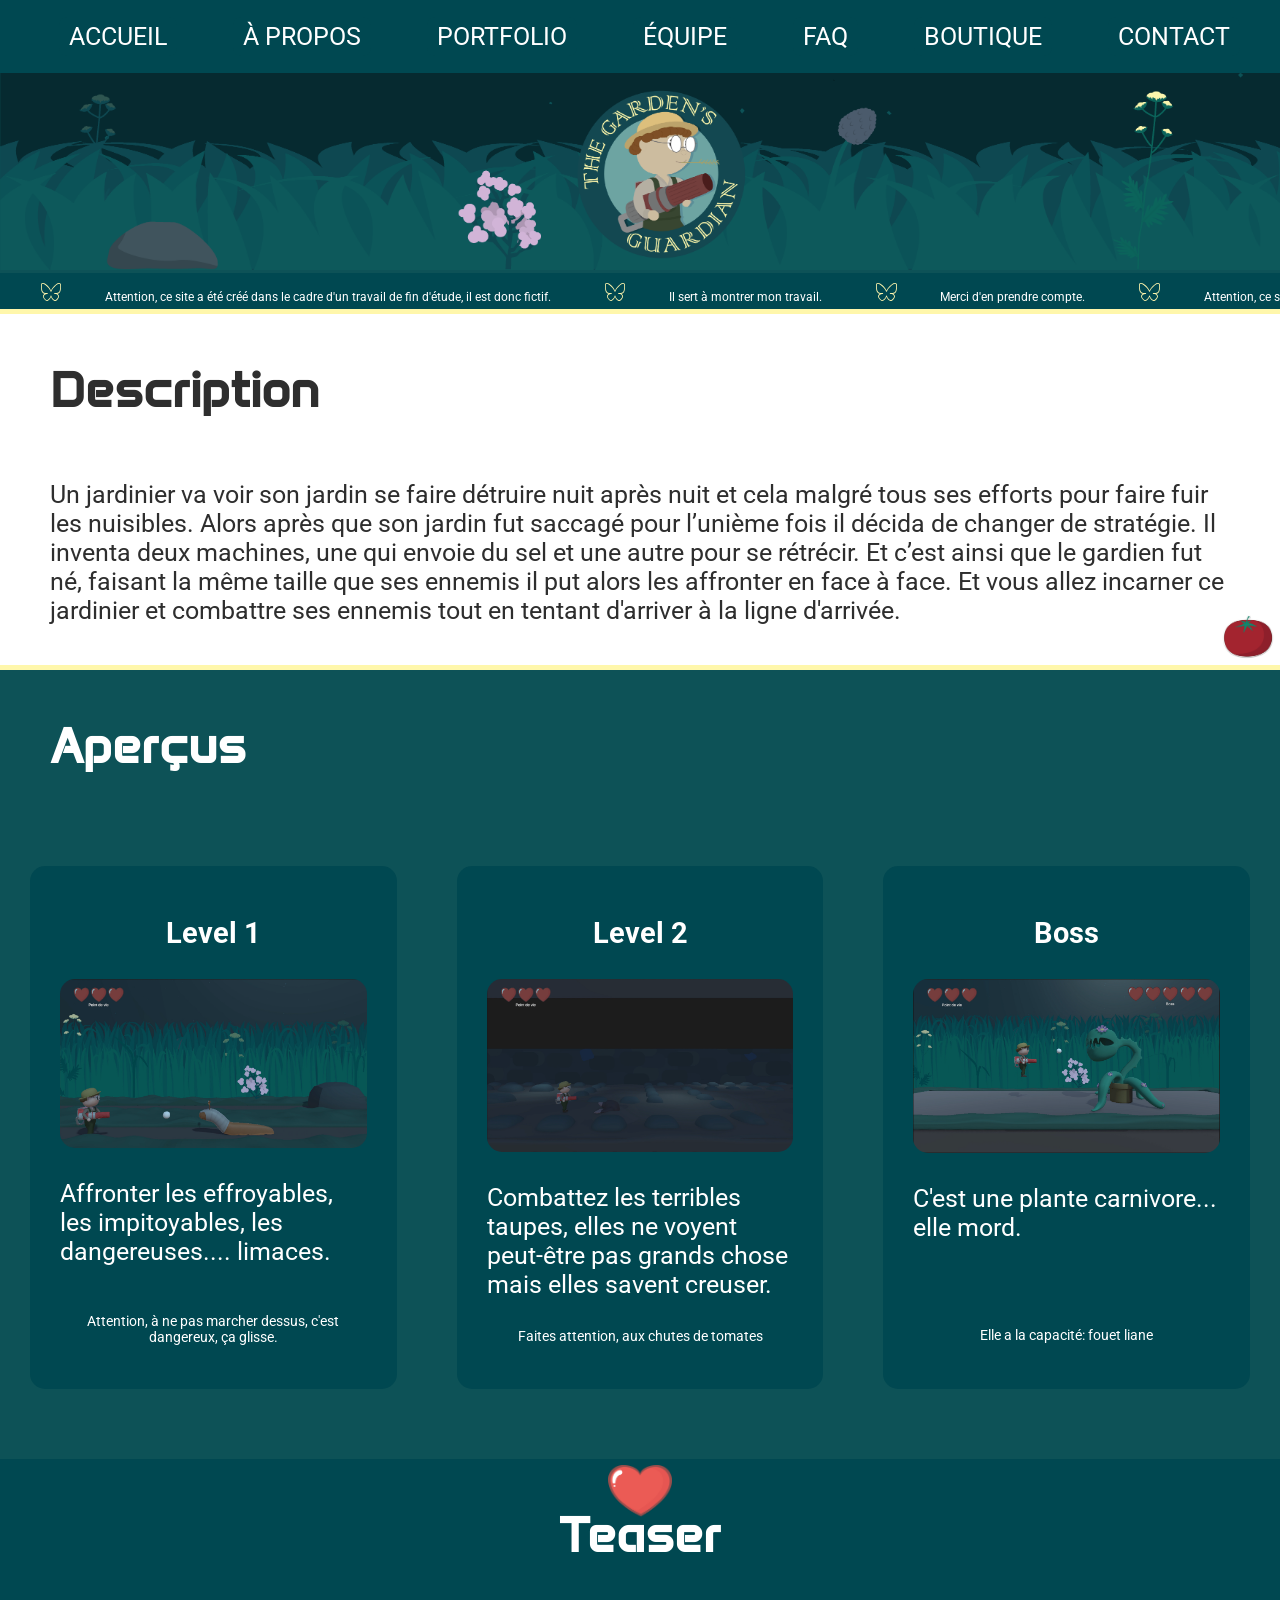
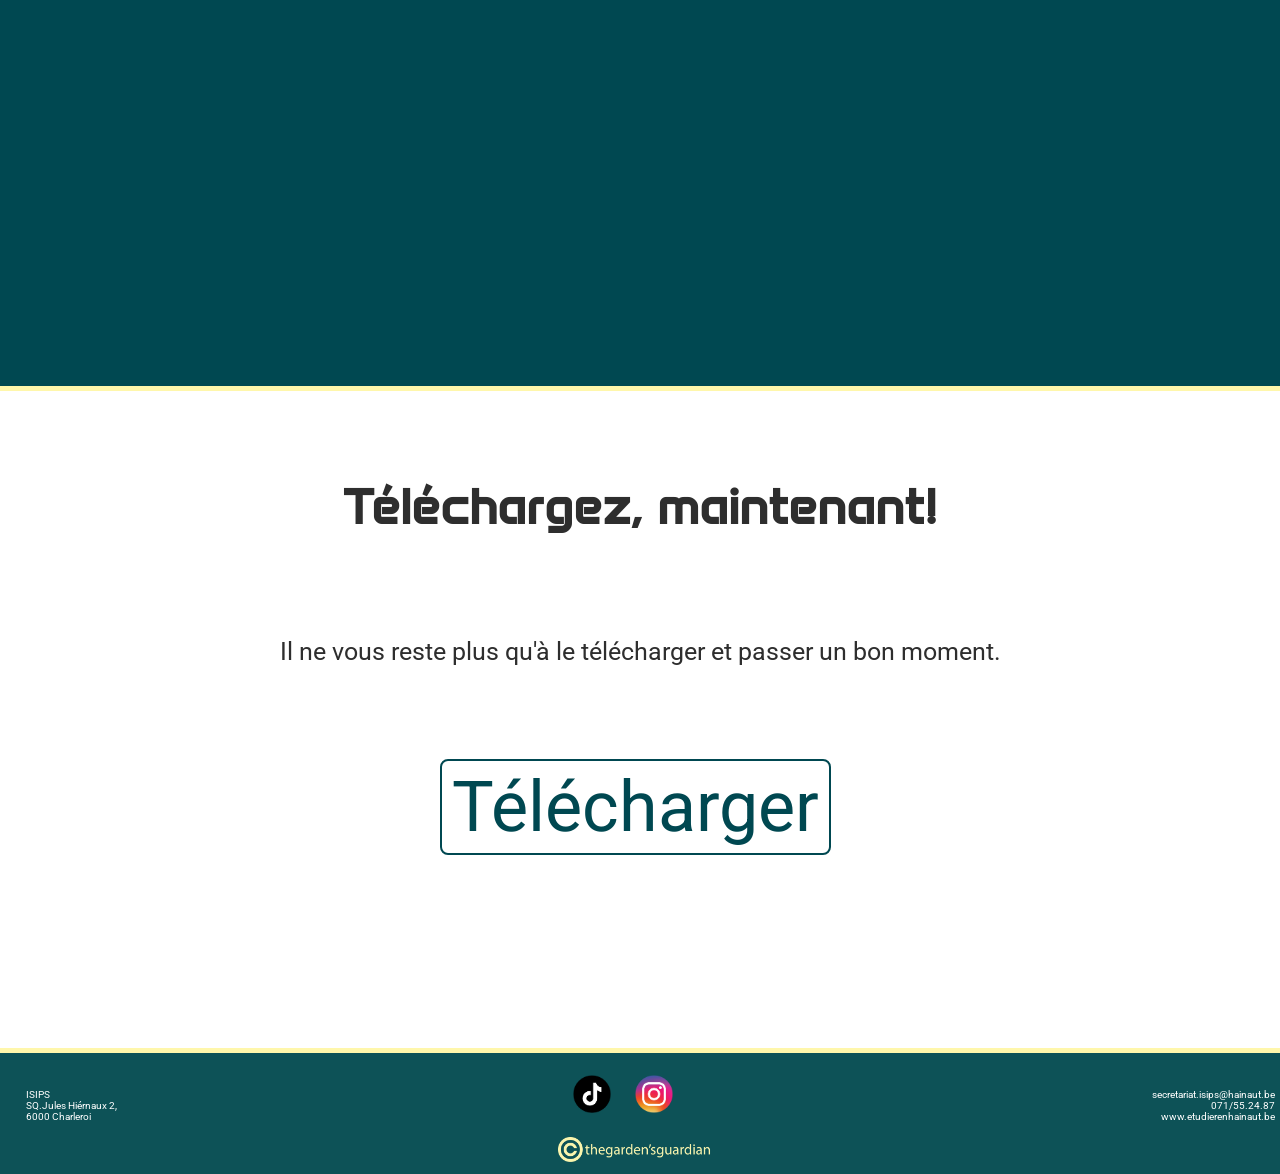
==== index.html @ 81c01136 "Update index.html" ====
<!DOCTYPE html>
<html lang="en">

<head>
    <meta charset="UTF-8">
    <meta name="viewport" content="width=device-width, initial-scale=1.0">
    <!--CSS-->
    <link rel="stylesheet" href="CSS/Style.css">
    <!--POLICE-->
    <link rel="preconnect" href="https://fonts.googleapis.com">
    <link rel="preconnect" href="https://fonts.gstatic.com" crossorigin>
    <link
        href="https://fonts.googleapis.com/css2?family=Arimo:ital,wght@0,400..700;1,400..700&family=Roboto:ital,wght@0,100..900;1,100..900&display=swap"
        rel="stylesheet">
    <link rel="preconnect" href="https://fonts.googleapis.com">
    <link rel="preconnect" href="https://fonts.gstatic.com" crossorigin>
    <link href="https://unpkg.com/aos@2.3.1/dist/aos.css" rel="stylesheet">
    <link
        href="https://fonts.googleapis.com/css2?family=Anta&family=Arimo:ital,wght@0,400..700;1,400..700&family=Roboto:ital,wght@0,100..900;1,100..900&display=swap"
        rel="stylesheet">

    <title>The garden's guardian/accueil</title>
</head>
<!-------------------------------------------------------------------------------------------------------->

<body>
    <!--NAVIGATION-->
    <nav>
        <!--MENU-->
        <div id="menu">
            <div></div>
            <div></div>
            <div></div>
        </div>
        <ul id="nav">
            <li class="nav"><a href="index.html" class="a">ACCUEIL</a></li>
            <li class="nav"> <a href="apropos.html" class="a">À PROPOS</a></li>
            <li class="nav"> <a href="Portfolio.html" class="a">PORTFOLIO</a></li>
            <li class="nav"><a href="equipe.html" class="a">ÉQUIPE</a></li>
            <li class="nav"><a href="faq.html" class="a">FAQ</a></li>
            <li class="nav"><a href="boutique.html" class="a">BOUTIQUE</a></li>
            <li class="nav"><a href="Contact.html" class="a">CONTACT</a></li>
        </ul>

    </nav>
    <!-------------------------------------------------------------------------------------------------------->

    <!--HEADER-->
    <header>

        <!--image-->
        <figure id="header">
            <img src="images/bannière et logo.png" alt="header">
        </figure>



        <div id="head" class="banderol">
            <div class="bandelette">
                <img src="images/papillon.svg" alt="papillon">
                <span>Attention, ce site a été créé dans le cadre d'un travail de fin d'étude, il est
                    donc fictif.</span>
                <img src="images/papillon.svg" alt="papillon">
                <span>Il sert à montrer mon travail.</span>
                <img src="images/papillon.svg" alt="papillon">
                <span>Merci d'en prendre compte.</span>
                <img src="images/papillon.svg" alt="papillon">
                <span>Attention, ce site a été créé dans le cadre d'un travail de fin d'étude, il est
                    donc fictif.</span>
                <img src="images/papillon.svg" alt="papillon">
                 <span>Il sert à montrer mon travail.</span>
                <img src="images/papillon.svg" alt="papillon">
                <span>Merci d'en prendre compte.</span>
                <img src="images/papillon.svg" alt="papillon">
                <span>Attention, ce site a été créé dans le cadre d'un travail de fin d'étude, il est
                    donc  fictif.</span>
            </div>
        </div>
    </header>
    <!-------------------------------------------------------------------------------------------------------->

    <!--MAIN-->
    <main>

        <!-------------------------------------------------------------------------------------------------------->
        <!--DESCRIPTION-->
        <section id="Description">

            <!--titre-->
            <H2>Description</H2>

            <!--image-->
            <figure id="tomate">
                <img src="images/tomate.png" alt="">
            </figure>
            <!--texte-->
            <p id="dp">Un jardinier va voir son jardin se faire détruire nuit après nuit et cela malgré tous ses efforts
                pour faire fuir les nuisibles. Alors après que son jardin fut saccagé pour l’unième fois il décida de
                changer de stratégie. Il inventa deux machines, une qui envoie du sel et une autre pour se rétrécir. Et
                c’est ainsi que le gardien fut né, faisant la même taille que ses ennemis il put alors les affronter en
                face à face.

                Et vous allez incarner ce jardinier et combattre ses ennemis tout en tentant d'arriver à la ligne
                d'arrivée.</p>
        </section>
        <!-------------------------------------------------------------------------------------------------------->
        <!--IMAGE DU JEUX-->
        <section id="apercus">
            <!--titre-->
            <H2>Aperçus</H2>

            <section id="box">
                <section class="box" data-aos="fade-up">
                    <!--titre-->
                    <H3>Level 1</H3>

                    <!--image-->
                    <figure class="apimg">
                        <img src="images/Level1.PNG" alt="level1">
                    </figure>
                    <!--texte-->
                    <p id="l1">Affronter les effroyables, les impitoyables, les dangereuses.... limaces. </p>
                    <p class="ap">Attention, à ne pas marcher dessus, c'est dangereux, ça glisse.</p>
                </section>

                <section class="box" data-aos="fade-up">
                    <!--titre-->
                    <H3>Level 2</H3>

                    <!--image-->
                    <figure class="apimg">
                        <img src="images/Level2.PNG" alt="level2">
                    </figure>
                    <!--texte-->
                    <p id="l2">
                        Combattez les terribles taupes, elles ne voyent peut-être pas grands chose mais elles savent
                        creuser.
                    </p>
                    <p class="ap">Faites attention, aux chutes de tomates</p>
                </section>
                <section class="box" data-aos="fade-up">
                    <!--titre-->
                    <H3>Boss</H3>

                    <!--image-->
                    <figure class="apimg">
                        <img src="images/boss.PNG" alt="boss">
                    </figure>
                    <!--texte-->
                    <p id="B">
                        C'est une plante carnivore... elle mord.
                    </p>
                    <p class="ap">Elle a la capacité: fouet liane</p>
                </section>
            </section>
        </section>

        </section>
        <!-------------------------------------------------------------------------------------------------------->
        <!--TREALER-->
        <section id="video">
            <h2>Teaser</h2>
            <!--image-->
            <figure id="coeur">
                <img src="images/coeur.png" alt="">
            </figure>

            <iframe width="560" height="315" src="https://www.youtube.com/embed/23ZleKEY5jw?si=OL6nslh139FZBFHv"
                title="YouTube video player" frameborder="0"
                allow="accelerometer; autoplay; clipboard-write; encrypted-media; gyroscope; picture-in-picture; web-share"
                referrerpolicy="strict-origin-when-cross-origin" allowfullscreen id="vid"></iframe>
        </section>
        <!-------------------------------------------------------------------------------------------------------->
        <!--TELECHARGEMENT-->
        <section id="tele">

            <!--titre-->
            <H2>Téléchargez, maintenant!</H2>

            <!--image-->
            <figure id='fleur'>
                <img src="" alt="">
            </figure>
            <!--texte-->
            <p id="tel">Il ne vous reste plus qu'à le télécharger et passer un bon moment. </p>
            <a href="https://drive.google.com/drive/folders/1SbCL5bWjfWraYI2v6ne8QDSJG-BX2Mp0?usp=sharing"
                target="_blank" id="telechargement">

                Télécharger

            </a>
        </section>

    </main>

    <!-------------------------------------------------------------------------------------------------------->

    <!--FOOTER-->
    <footer>
        <ul>
            <li>ISIPS</li>
            <li>SQ.Jules Hiérnaux 2,</li>
            <li> 6000 Charleroi</li>
        </ul>
        <div id="res">
            <ul id="resaux">
                <li id="tik"><a href="https://www.tiktok.com/@thegardensguardian" target="_blank"><img
                            src="images/tiktok-logo-tiktok-logo-transparent-tiktok-icon-transparent-free-free-png.png" /></a>
                <li id="insta"><a href="https://www.instagram.com/thegardensguardian/" target="_blank"><img
                            src="images/instagram-logo-instagram-icon-transparent-free-png.png" /></a>

                </li>
            </ul>
            <ul id="copyright">
                <li> <img src="images/copyright.png" alt="copyright"></li>

            </ul>
        </div>
        <ul id="footer">
            <li><a href="mailto:secretariat.isips@hainaut.be">secretariat.isips@hainaut.be</a>
            <li><a href="tel:+3271552487">071/55.24.87</a>
            <li><a href="http://www.etudierenhainaut.be" target="_blank">www.etudierenhainaut.be</a>
        </ul>
    </footer>
    <!-------------------------------------------------------------------------------------------------------->
    <!--JS-->
    <script src="JS/script.js"></script>
    <script src="https://unpkg.com/aos@2.3.1/dist/aos.js"></script>
    <script>
        AOS.init();
    </script>
</body>

</html>
---- CSS/Style.css ----
/*Html*/
html {
    font-size: 6.25%;

}


/*BODY*/
body {

    /*taille texte*/
    font-size: 25rem;
    font-family: Roboto;

    /*couleur*/
    background-color: #FFF7AB;
    color: #2E2E2E;
    margin: 0;


}

/*NAVIGATION*/

nav {
    width: 100%;
    height: auto;
    background-color: #004851;
    color: white;
    padding-top: 10px;
    padding-bottom: 10px;
    font-size: 25rem;
    display: flex;
    justify-content: end;
    align-items: center;
    position: fixed;
    z-index: 10;

}

#nav {
    visibility: visible;
    margin: 0;
    padding: 0;


}

.nav {
    display: inline-block;
    margin: 0px 20px 0px 0px;
    padding: 2px 10px 2px 10px;

}



/*LIEN*/
.a:hover {

    border-radius: 30px;
    color: #004851;
    background-color: #FFFFFF;
}

.a {
    display: inline-block;
    border-radius: 8px;
    text-decoration: none;
    background-color: #004851;
    color: #FFFFFF;
    margin: 5px 10px 5px 0px;
    padding: 5px 10px 5px 10px;
}

/*H2*/
h2 {
    margin-top: 5px;
    margin-bottom: 60px;
    padding: 30px 50px 0px 50px;
    justify-self: center;
    font-size: 50rem;
    position: relative;
    z-index: 1;
    font-family: Anta;
}

.titre {
    margin-top: 5px;
    margin-bottom: 60px;
    padding: 20px 50px 0px 50px;
    justify-self: center;
    font-size: 40rem;
    position: relative;
    z-index: 1;
    color: #FFFFFF;
    font-family: Anta;
}

/*H3*/
h3 {
    text-align: center;
    margin-top: 0;
    padding-top: 20px;

}

/*HEADER*/

header {

    width: 100%;

    color: #FFFFFF;
    font-size: 12rem;

    background-color: #0D5257;
    text-align: center;


}

#header {
    width: 100%;
    height: auto;
    aspect-ratio: 600/100;
    margin: 0;
    position: relative;
}

#header img {
    width: 100%;
    height: auto;
    object-fit: contain;
    margin-top: 5%;

}

#head {

    margin-bottom: 5px;
    padding-bottom: 5px;
    margin: 0;
}

#logo {
    width: 100%;
    height: auto;

}

#logo img {
    width: 10%;
    top: 0;
    position: absolute;

}

/*paralax*/
.banderol {
    width: 100%;
    overflow: hidden;
    background: #004851;
    color: #fff;
    white-space: nowrap;
    padding: 10px 0;
    box-sizing: border-box;
}

.bandelette {

    display: inline-block;
    animation: banderol 15s linear infinite;
}

.bandelette img {
    width: 1%;
    padding: 0 2% 0 2%;

}


.bandelette span {

    display: inline-block;
    margin-right: 10px;
}

@keyframes banderol {
    0% {
        transform: translateX(0);
    }

    100% {
        transform: translateX(-53.5%);
    }
}




/*TREALER*/
#video {
    width: 100%;
    height: auto;
    text-align: center;
    background-color: #004851;
    padding-top: 10px;
    padding-bottom: 10px;
    color: #FFFFFF;
    position: sticky;
    top: 0;
    z-index: 1;


}

#vid {

    margin: 0 0 30px 0;


    border-radius: 15px;
}


/*Description*/
#Description {
    width: 100%;
    height: auto;
    background-color: #FFFFFF;

    padding: 10px 0px 40px 0px;
    position: relative;
    margin-top: 5px;



}


#tomate {
    margin: 0;


}

#tomate img {
    width: 5%;
    position: absolute;
    right: 0%;
    bottom: 0%;
    z-index: 1;


}

#dp {

    margin: 0;
    padding: 0px 50px 0px 50px;
}

/*apercus*/
#apercus {

    width: 100%;
    height: auto;
    background-color: #0D5257;

    padding: 10px 0px 40px 0px;
    position: relative;
    margin-top: 5px;
    color: #FFFFFF;


}

#box {
    display: flex;
    flex-direction: row;

}

.box {
    width: 400px;
    border-radius: 15px;
    background-color: #004851;
    margin: 30px;
    padding: 30px;
    display: flex;
    flex-direction: column;

}

.apimg {
    margin: 0;

}

.apimg img {
    width: 100%;
    border-radius: 15px;
}

#coeur {

    margin: 0;

}

#coeur img {
    position: absolute;
    top: 1%;
    left: 50%;
    width: 5%;
    transform: translateX(-50%);
}

.ap {
    font-size: 14rem;
    text-align: center;

}

#l1 {
    margin-bottom: 11%;
}

#l2 {
    margin-bottom: 5%;
}

#B {
    margin-bottom: 23%;
}

/*Telechargement*/
#tele {
    width: 100%;
    height: auto;
    background-color: #FFFFFF;

    padding: 50px 0px 200px 0px;
    position: relative;
    margin-top: 5px;
    text-align: center;
    z-index: 1;
}

#telechargement {
    border-radius: 8px;

    text-decoration: none;
    color: #004851;
    background-color: #FFFFFF;
    margin: 5px 10px 5px 0px;
    padding: 5px 10px 5px 10px;
    border: #004851 2px solid;
    font-size: 70rem;
}

#telechargement:hover {

    border-radius: 8px;

    text-decoration: none;
    color: #FFFFFF;
    background-color: #004851;
    margin: 5px 10px 5px 0px;
    padding: 5px 10px 5px 10px;
    font-size: 70rem;
}

#tel {
    margin-bottom: 100px;
    margin-top: 100px;
}

#fleur {
    margin: 0;




}

#fleur img {
    width: 2%;
    position: absolute;
    top: 15%;
    left: 25%;


}


/*Apropos*/
#propos {
    width: 100%;
    height: auto;
    background-color: #FFFFFF;

    padding: 0 0 10% 0;
    position: relative;
    margin-top: 5px;
}

.pp {
    padding: 0px 50px 0px 50px;
}

/*Equipe*/
#equipe {
    width: 100%;
    height: auto;
    background-color: #FFFFFF;

    padding: 0px 0px 10% 0px;
    position: relative;
    margin-top: 5px;

}

#bix {
    display: flex;
    flex-direction: column;
    flex-wrap: wrap;
    text-align: left;

    margin: 0px 30% 0px 30%;
    padding: 1% 1.5% 1% 1.5%;


}

.eq {
    padding: 5px;
}

#portrait {
    margin: 0;
    text-align: center;
    border-radius: 20px;


}

#portrait img {

    width: 20%;
}

/*faq*/
#faq {
    width: 100%;
    height: auto;
    background-color: #FFFFFF;
    font-size: 20rem;
    padding: 0px 0px 40px 0px;
    margin-top: 5px;
    position: relative;
}

.questions {
    background-color: #0D5257;

    color: #FFFFFF;
    padding: 10px 50px 10px 50px;
    text-align: center;
    margin: 0 10% 0 10%;
    border-radius: 8px;
}

.réponse {

    padding: 60px 50px 60px 50px;
    margin: 0 10% 0 10%;
}

/*Boutique*/

#boutique {
    width: 100%;
    height: auto;
    background-color: #FFFFFF;
    font-size: 20rem;
    padding: 0px 0px 40px 0px;
    margin-top: 5px;

    position: relative;
}

#mersh {
    display: flex;
    flex-direction: row;

    flex-wrap: wrap;
    justify-content: center;
}

.mersh {
    width: 400px;
    border-radius: 15px;
    background-color: #FFF7AB;
    margin: 2% 5% 2% 5%;
    padding: 50px;
    display: flex;
    flex-direction: column;
    text-align: center;
}

.goodies {
    margin: 0;
}

.goodies img {
    width: 50%;
}


#ps {
    text-align: center;
    margin: 10px 0 10px 0;
    font-size: 10rem;
}


/*contact*/
#contact {
    width: 100%;
    height: auto;
    background-color: #FFFFFF;
    font-size: 20rem;
    padding: 0px 0px 40px 0px;
    margin-top: 5px;

    position: relative;


}

.cadre {
    box-shadow: 0px 3px 5px #00000029 inset;
    border: #0D5257 2px solid;
    border-radius: 4px;


}

label {
    padding-bottom: 10px;
    padding-top: 10px;

}

form {

    width: 33%;
    height: auto;
    text-align: left;
    display: flex;
    flex-direction: column;
    margin: 1% 35% 1% 34%;
}

button {
    text-align: center;
    width: 20%;
    margin-top: 10px;
    background-color: #0D5257;
    color: #FFFFFF;
    border-radius: 4px;
    border: none;
    padding: 5px;
    margin-left: 40%;
}

#map {
    margin-top: 5px;
    padding-top: 10px;
    text-align: center;
    background-color: #0D5257;

}

/*Portfolio*/

#portfolio {
    width: 100%;
    height: 100%;

    font-size: 20rem;

    padding: 0.5% 0 5% 0;
    margin-top: 5px;
}

.carrousel {
    width: 700px;
    height: 600px;

    position: relative;
    margin: 5% auto;

    border-radius: 5%;
    overflow: hidden;
    background-color: #004851;

}

.cad {
    position: absolute;
    inset: 0;
    opacity: 0;
    transition: opacity 0.4s ease-in-out;

}

.carrousel span {
    position: fixed;
    top: 0;
    left: 0;
    width: 0;
    height: 0;
    overflow: hidden;
}

.image_1 {
    width: 100%;
    z-index: 2;
    opacity: 1;
    background: url(../images/affiche\ 2.png);
    background-repeat: no-repeat;
    background-position: center;
    background-size: contain;

}

.image_2 {
    width: 100%;
    background: url(../images/tomate1\ \(5\).png);
    background-repeat: no-repeat;
    background-position: center;
    background-size: contain;

}

.image_3 {
    width: 100%;
    background: url(../images/taupe.png);
    background-repeat: no-repeat;
    background-position: center;
    background-size: contain;

}

.image_4 {
    width: 100%;
    background: url(../images/tomate1\ \(4\).png);

    background-repeat: no-repeat;
    background-position: center;
    background-size: contain;

}

.image_5 {
    width: 100%;
    background: url(../images/tomate1\ \(6\).png);

    background-repeat: no-repeat;
    background-position: center;
    background-size: contain;

}

.image_6 {
    width: 100%;
    background: url(../images/tuyaux\ d\'arrosage\ 2-Photoroom.png);

    background-repeat: no-repeat;
    background-position: center;
    background-size: contain;

}

.image_7 {
    width: 100%;
    background: url(../images/t1.PNG);

    background-repeat: no-repeat;
    background-position: center;
    background-size: contain;

}

.image_8 {
    width: 100%;
    background: url(../images/Capture.PNG);

    background-repeat: no-repeat;
    background-position: center;
    background-size: contain;

}




.precedente,
.suivante {
    position: absolute;
    top: 50%;
    transform: translateY(-50%);

    color: #FFF7AB;
}

.precedente {

    left: 20px;
}

.suivante {

    right: 20px;
}

*:target~.image_1 {
    opacity: 0;
}

#image_1:target~.image_1 {
    opacity: 1;
}

#image_2:target~.image_2,
#image_3:target~.image_3,
#image_4:target~.image_4,
#image_5:target~.image_5,
#image_6:target~.image_6,
#image_7:target~.image_7,
#image_8:target~.image_8 {
    z-index: 2;
    opacity: 1;
}




/*footer*/
footer {
    width: 100%;
    height: auto;
    background-color: #0D5257;
    color: #FFFFFF;
    display: flex;
    justify-content: space-between;
    font-size: 10rem;
    margin-top: 5px;
}

#footer {
    text-align: end;
    margin-right: 5px;
}

#foot {
    display: flex;
    flex-direction: column;
}

#res {
    width: 10%;



}

#resaux {

    margin-top: 10px;
    display: flex;
    flex-direction: row;
    padding: 0;
    margin-left: 3%;
}

#tik img {
    width: 100%;
    margin: 0;
    padding: 0;

}

#insta img {
    width: 100%;
    margin: 0;
    padding: 0;

}

#copyright img {
    width: 120%;
    margin: 0px 0 10px 0px;

}

#copyright {
    margin: 0;
    padding: 0;
    text-align: center;
}

a {
    color: white;
    text-decoration: none;

}

ul {
    list-style: none;
    padding: 2% 0 0 2%;


}

.bande {
    margin: 0;
    padding: 0;

}

.bande img {
    width: 100%;
    height: auto;
    background-color: #004851;
    position: absolute;


}

.centre {
    text-align: center;

}

/*RESPONSIVE*/
/*1120*/
@media screen and (max-width: 1120px) {

    .nav {


        font-size: 15rem;
        padding: 0;


        margin: 0px;

    }

    #box {

        flex-wrap: wrap;
        justify-content: center;

    }



}




@media screen and (max-width: 1020px) {



    .titre {

        margin-bottom: 30px;
        padding: 10px 50px 0px 50px;


    }




    h2 {
        font-size: 30rem;
    }

    #telechargement {
        font-size: 50rem;
    }

    #telechargement:hover {
        font-size: 50rem;
    }

    footer {
        font-size: 10rem;
    }

    ul {
        padding: 2% 0 0 5px;
    }
}



@media screen and (max-width: 888px) {



    .titre {

        font-size: 35rem;

        padding: 5px 50px 0px 50px;
    }



    button {
        width: 30%;

        margin-left: 35%;
    }

    #bix {

        margin: 0px 27% 0px 27%;

    }

    h3 {
        padding: 0;
        font-size: 20rem;
    }



    .nav {


        font-size: 12rem;
        padding: 0;


        margin: 0px;

    }


    .carrousel {
        width: 400px;
        height: 300px;


    }


}

@media screen and (max-width: 821px) {
    nav {
        width: 40px;
        height: 35px;

        color: white;
        padding-top: 0px;
        padding-bottom: 5px;

        display: flex;
        justify-self: end;
        flex-direction: column;
        position: fixed;
        z-index: 10;
        border-radius: 15px;


    }

    #nav {
        visibility: hidden;

    }

    .nav {
        display: inline-block;

        padding: 2px 10px 2px 10px;

        font-size: 15rem;

    }

    /*NAV.ACTIVE*/

    #nav.active {
        visibility: visible;
    }

    nav.active {
        width: 100px;
        height: 175px;

        color: white;
        padding-top: 85px;
        padding-bottom: 10px;

        display: flex;
        justify-self: end;
        flex-direction: column;
        position: fixed;
        z-index: 10;
        border-radius: 15px;
        text-align: center;

    }


    /*MENU*/
    #menu {
        height: 30px;
        width: 30px;
        position: relative;
        margin: 0px 0px -226px 0px;
       

    }

    #menu div {
        background-color: #FFFFFF;
        width: 20px;
        height: 3px;
        position: absolute;
        transition: all 0.5s;
        margin: 0;
    }

    #menu div:nth-child(1) {
        top: 5px;
        right: 5px;
    }

    #menu div:nth-child(2) {
        top: 13px;
        right: 5px;
    }

    #menu div:nth-child(3) {
        top: 21px;
        right: 5px;
    }

    /*MENU.ACTIVE*/
    #menu.active {
        height: 30px;
        width: 30px;
        position: relative;
        margin: 0px 0px 30px 0px;

    }

    #menu.active div:nth-child(1) {
        transform: translate(-1px, 7px) rotate(45deg);

    }

    #menu.active div:nth-child(2) {
        transform: scale(0)
    }

    #menu.active div:nth-child(3) {
        transform: translate(-1px, -9px) rotate(-45deg);
    }

    #header img {

        margin-top: 0%;

    }

    .titre {
        font-size: 25rem;
        padding: 5px 50px 0px 50px;
    }

    .a {
        margin: 0;
    }

    nav {

        font-size: 10rem;

    }

}

@media screen and (max-width: 682px) {

p



    #head {
        font-size: 8rem;

    }



    #map iframe {
        width: 70%;
    }



    #portfolio {


        padding: 10% 0 10% 0;

    }

    body {
        font-size: 20rem;
    }

    #propos {

        padding: 0 0 50% 0;

    }

    #equipe {


        padding: 0px 0px 50% 0px;



    }

    footer {
        font-size: 8rem;
    }
}

@media screen and (max-width: 582px) {
   

    #vid {
        width: 400px;
        margin: 0 0 30px 0;


        border-radius: 15px;
    }

    form {
        width: 50%;

        margin: 1% 3% 1% 25%;
    }

    .titre {
        font-size: 22rem;
        padding: 0px 50px 0px 50px;
    }

    #portfolio {


        padding: 20% 0 20% 0;

    }

    button {
        width: 45%;
        margin-left: 25%;
    }

}

@media screen and (max-width: 452px) {


    #portfolio {


        padding: 25% 0 25% 0;

    }

    button {
        width: 50%;
        margin-left: 20%;
    }

}


@media screen and (max-width: 420px) {
    #vid {
        width: 350px;
        margin: 0 0 30px 0;


        border-radius: 15px;
    }



    


    .carrousel {
        width: 350px;
        height: 450px;


    }

   
}


/*/*résaux sociaux,footer réduire police et si besoin retirer le padding sur ul
réduire drastiquement la police partout
Attention au image volante peut-être changer cela
le bloc dans equipe*/
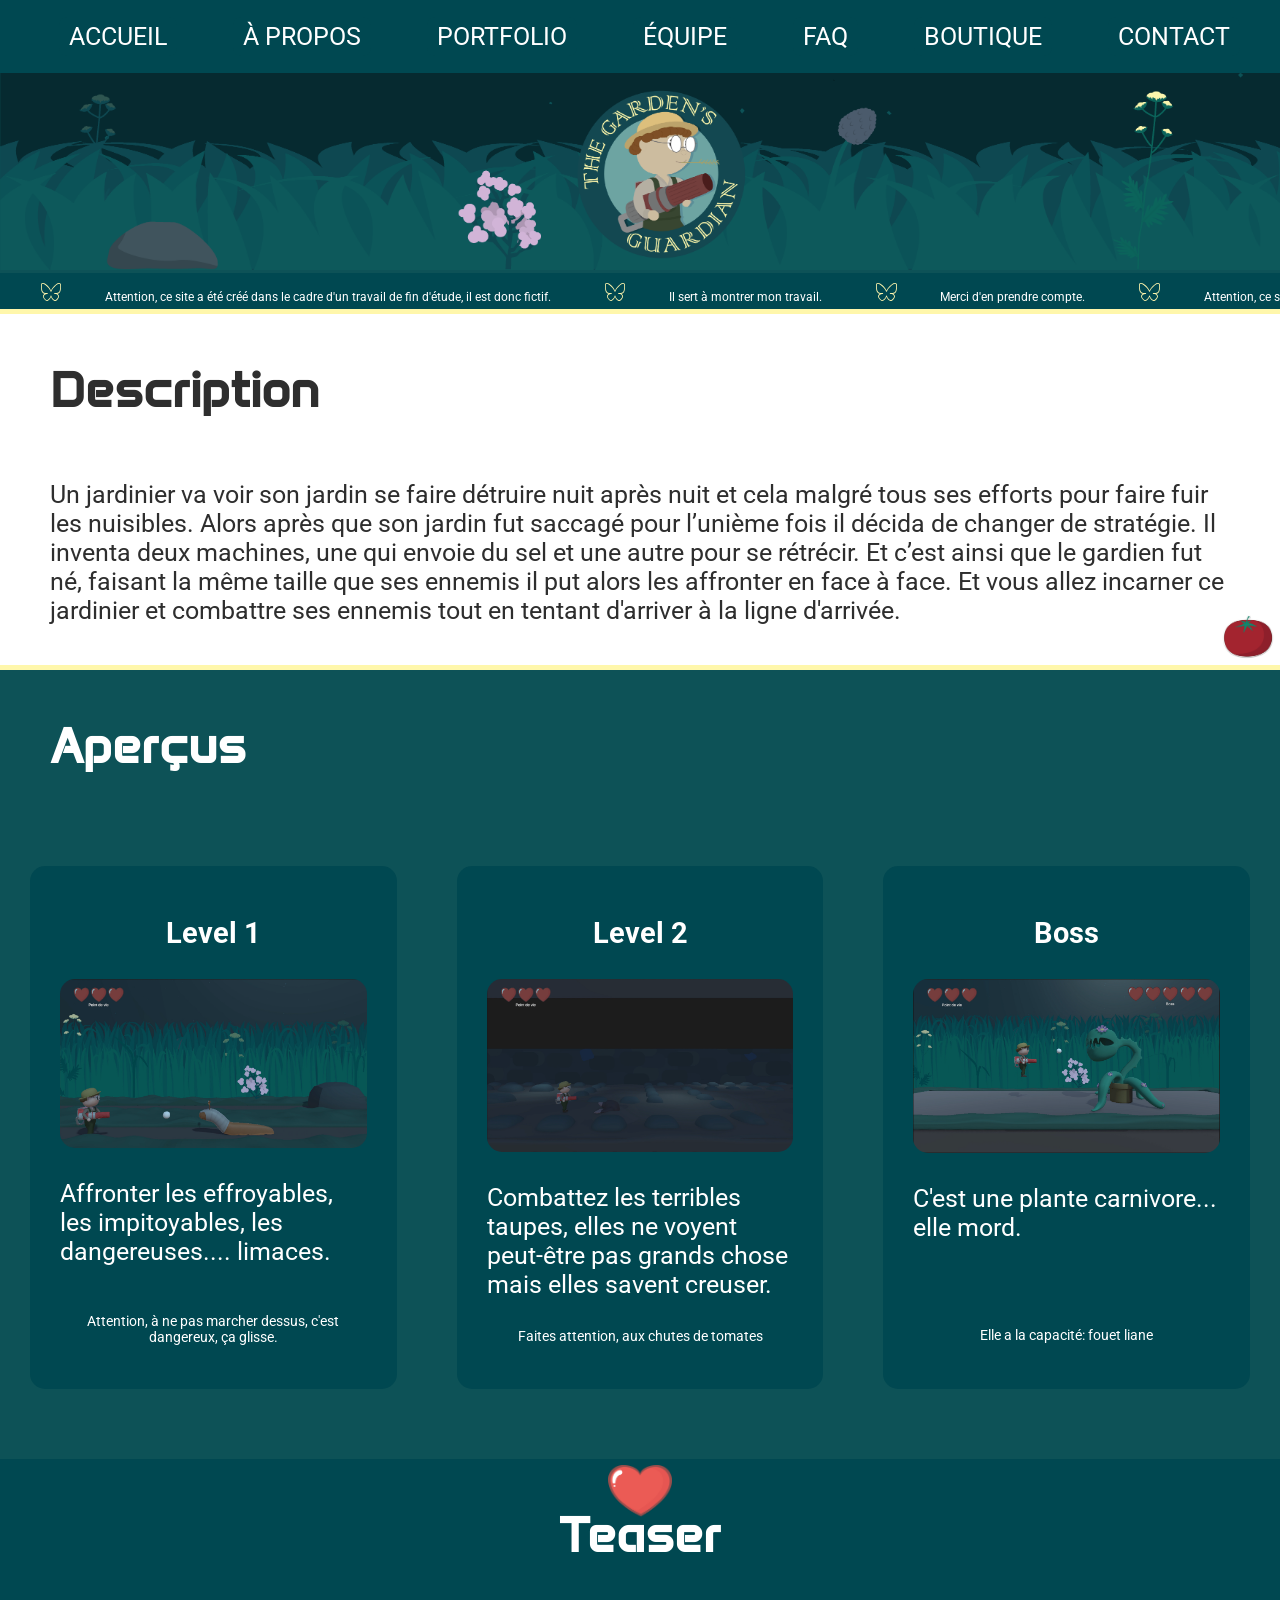
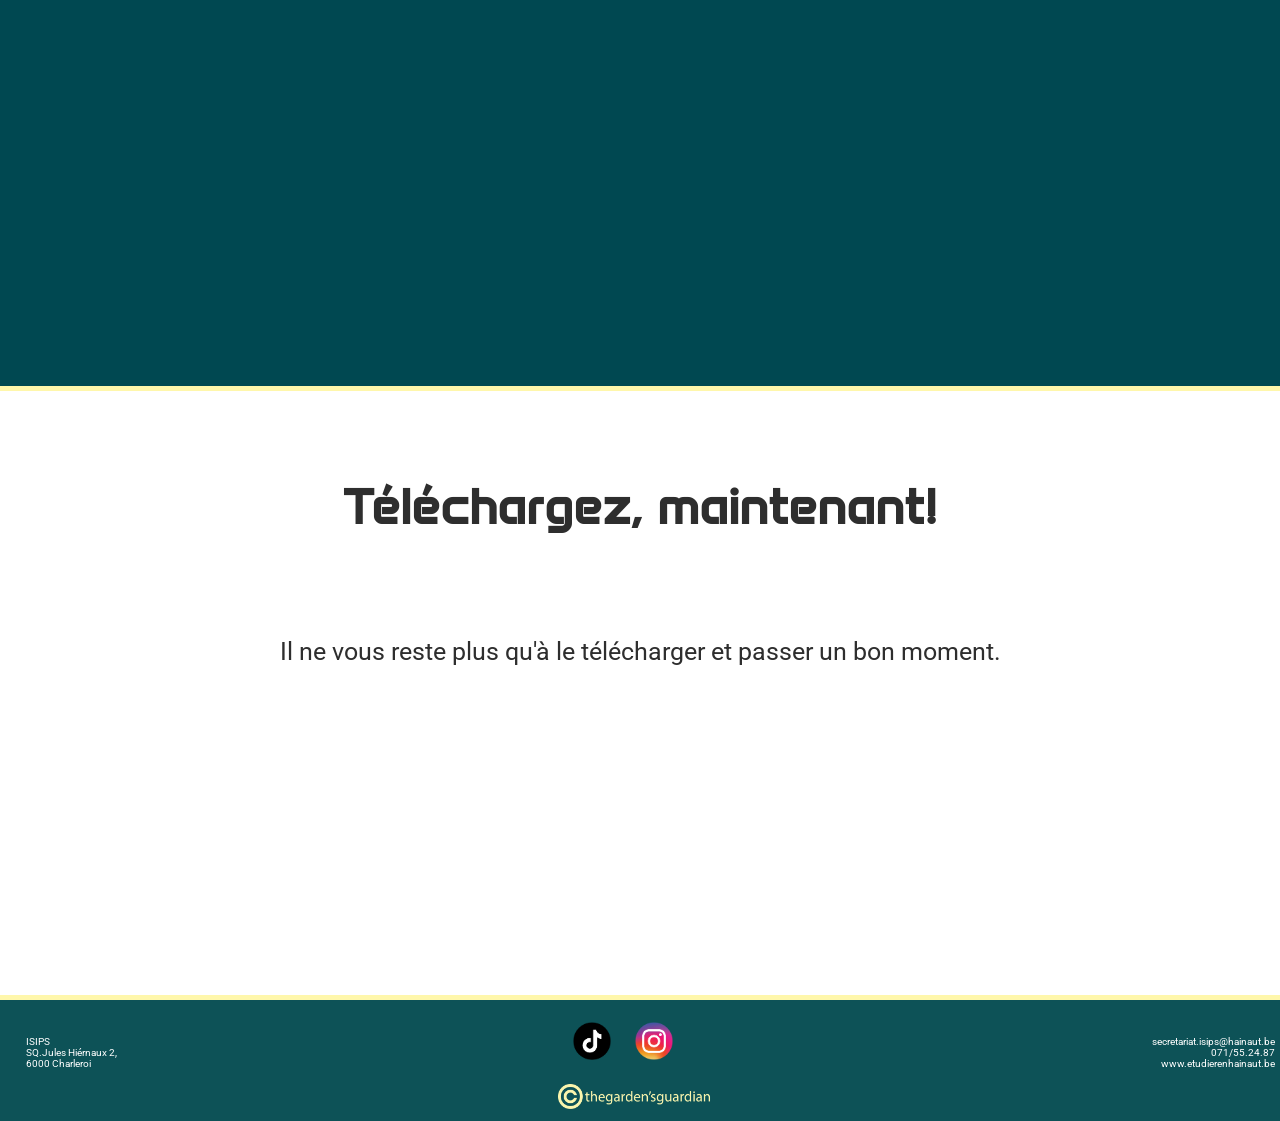
==== commit 1a51e23b: "Update index.html" ====
--- a/index.html
+++ b/index.html
@@ -183,12 +183,11 @@
             </figure>
             <!--texte-->
             <p id="tel">Il ne vous reste plus qu'à le télécharger et passer un bon moment. </p>
-            <a href="https://drive.google.com/drive/folders/1SbCL5bWjfWraYI2v6ne8QDSJG-BX2Mp0?usp=sharing"
-                target="_blank" id="telechargement">
-
+            <a >
                 Télécharger
-
             </a>
+
+               
         </section>
 
     </main>
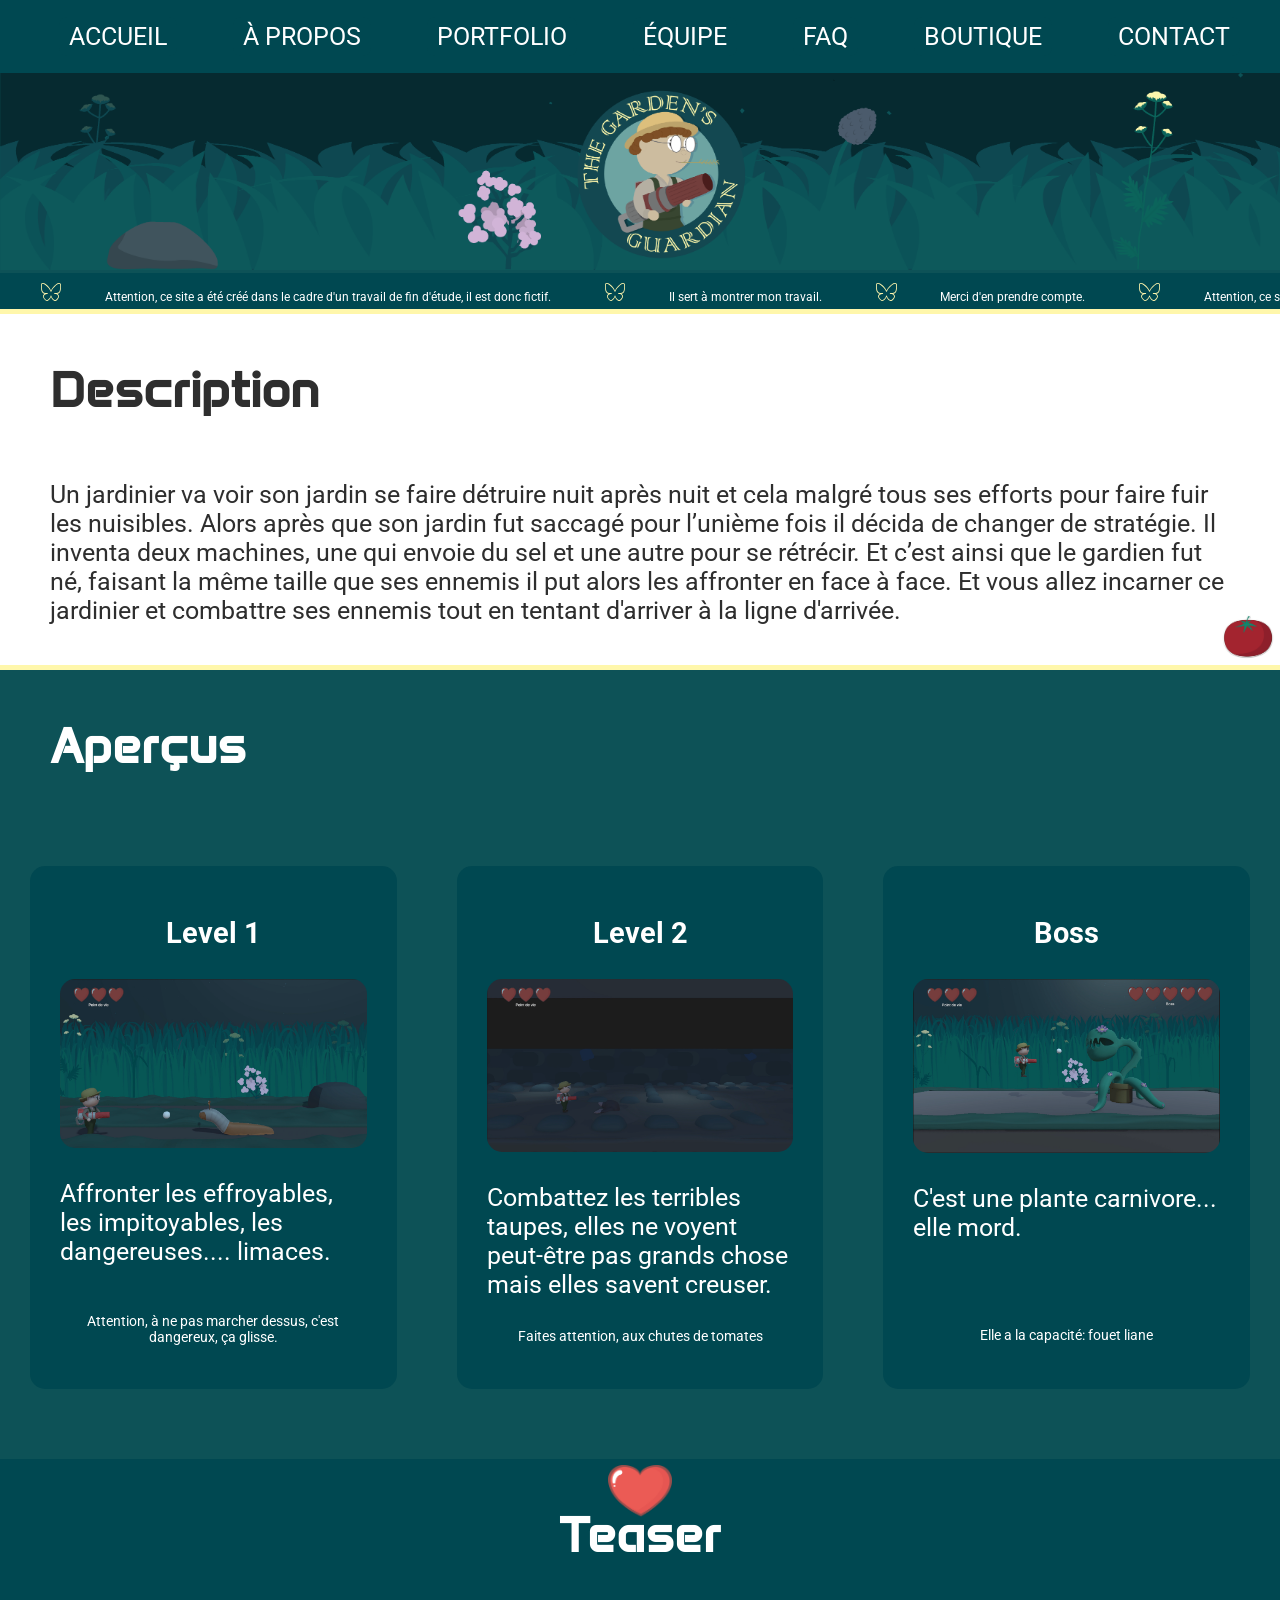
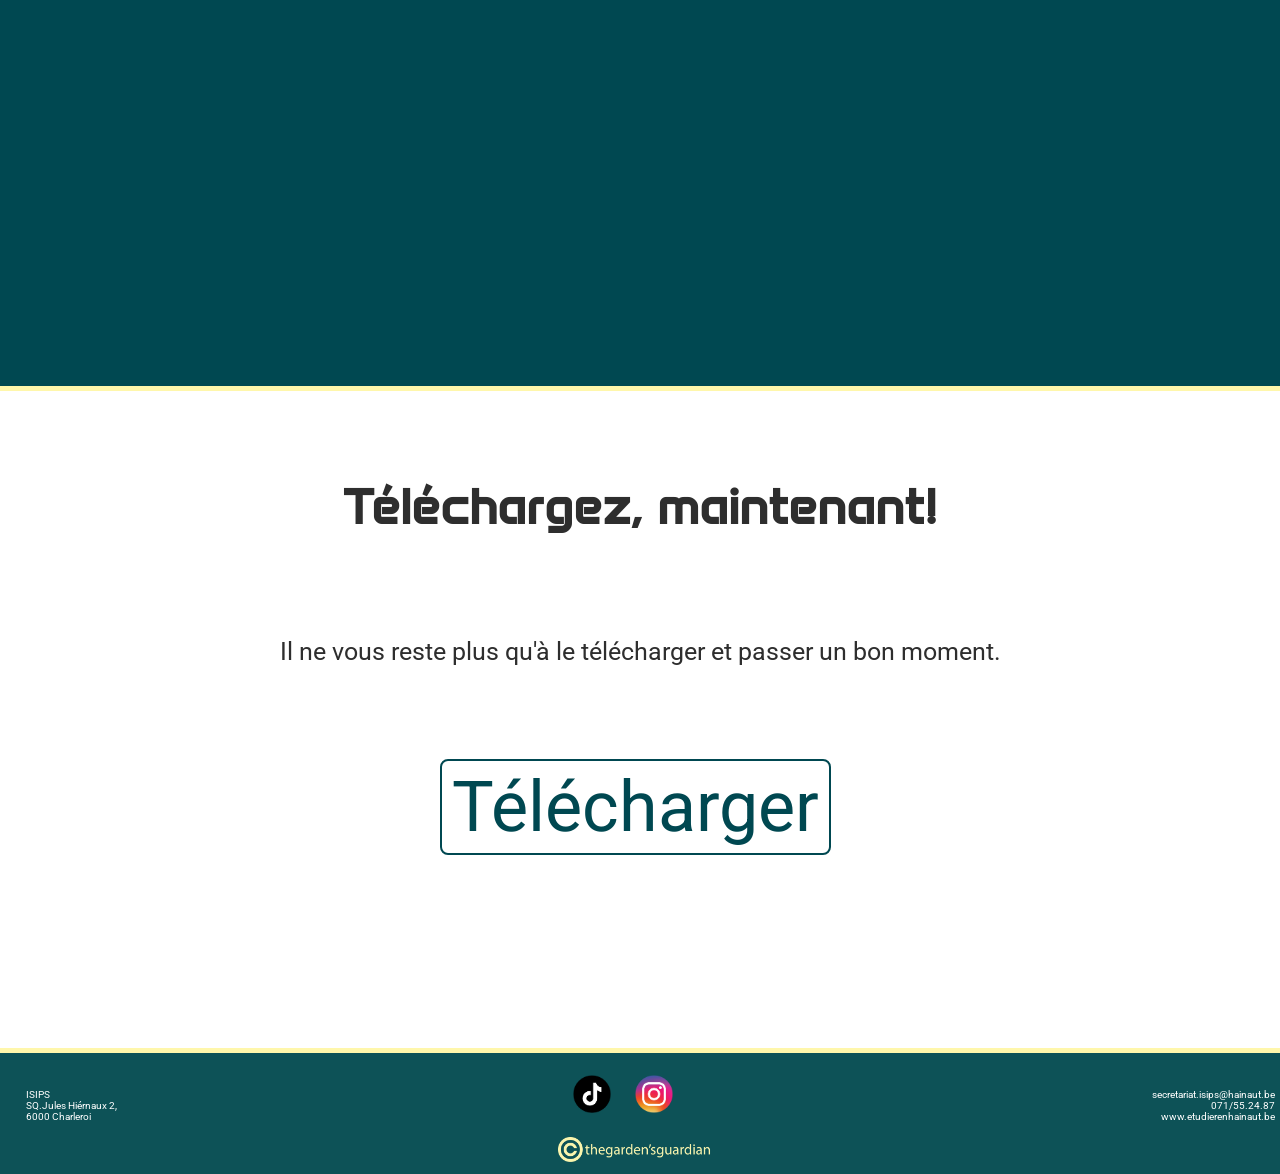
==== commit 6ab5f4ae: "Update index.html" ====
--- a/index.html
+++ b/index.html
@@ -183,7 +183,7 @@
             </figure>
             <!--texte-->
             <p id="tel">Il ne vous reste plus qu'à le télécharger et passer un bon moment. </p>
-            <a >
+            <a  id="telechargement">
                 Télécharger
             </a>
 
